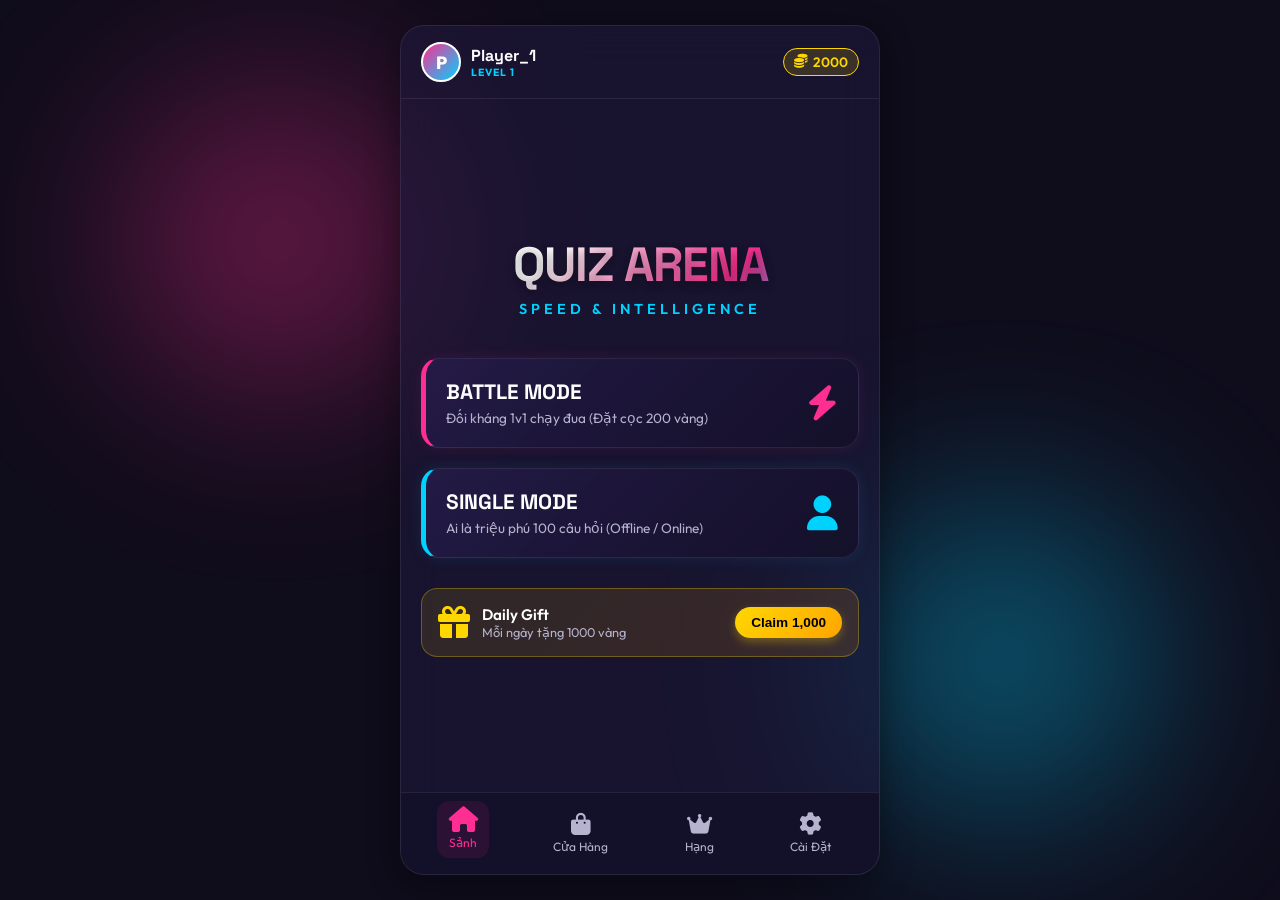
==== index.html @ 76b296b8 "first commit" ====
<!DOCTYPE html>
<html lang="vi">

<head>
  <meta charset="UTF-8">
  <meta name="viewport" content="width=device-width, initial-scale=1.0, maximum-scale=1.0, user-scalable=no">
  <title>Quiz Arena - Trí Tuệ & Tốc Độ</title>
  <meta name="description"
    content="Chơi game trắc nghiệm đối kháng đỉnh cao, trả lời câu hỏi, thách đấu bot hoặc người chơi khác, tích lũy vàng và nâng cấp nhân vật!">

  <!-- FontAwesome Icons -->
  <link rel="stylesheet" href="https://cdnjs.cloudflare.com/ajax/libs/font-awesome/6.4.0/css/all.min.css">

  <!-- Custom Styles -->
  <link rel="stylesheet" href="style.css">
</head>

<body>

  <!-- Main Game Container -->
  <div class="game-container">

    <!-- Top Header Bar -->
    <header class="game-header">
      <div class="user-profile-header" onclick="showScreen('settings')">
        <div class="avatar-mini" id="avatar-letter">P</div>
        <div class="profile-info">
          <span class="nickname-display" id="nickname-val">Player_1</span>
          <span style="font-size: 0.65rem; color: var(--accent-cyan); font-weight: bold; letter-spacing: 1px;">LEVEL
            1</span>
        </div>
      </div>

      <!-- Gold Badge -->
      <div class="gold-badge" onclick="claimDailyReward()" title="Nhấp để nhận Vàng hàng ngày!">
        <i class="fas fa-coins gold-icon"></i>
        <span id="gold-val">2000</span>
      </div>
    </header>

    <!-- Content Area (Scrollable screens) -->
    <main class="game-content">

      <!-- 1. LOBBY SCREEN -->
      <div id="lobby-screen" class="game-screen lobby-screen">
        <div class="game-logo-container">
          <h1 class="logo-text">QUIZ ARENA</h1>
          <div class="logo-sub">Speed & Intelligence</div>
        </div>

        <!-- Mode: Battle Mode -->
        <div class="mode-card battle-card" onclick="startBattleMatchmaking()">
          <div class="card-content">
            <h2 class="card-title">BATTLE MODE</h2>
            <span class="card-desc">Đối kháng 1v1 chạy đua (Đặt cọc 200 vàng)</span>
          </div>
          <div class="card-icon"><i class="fas fa-bolt"></i></div>
        </div>

        <!-- Mode: Single Mode -->
        <div class="mode-card single-card" onclick="startSingleGame()">
          <div class="card-content">
            <h2 class="card-title">SINGLE MODE</h2>
            <span class="card-desc">Ai là triệu phú 100 câu hỏi (Offline / Online)</span>
          </div>
          <div class="card-icon"><i class="fas fa-user"></i></div>
        </div>

        <!-- Daily Reward Banner -->
        <div class="daily-reward-banner">
          <div class="reward-info">
            <i class="fas fa-gift reward-gift-icon"></i>
            <div>
              <div class="reward-text-title">Daily Gift</div>
              <div class="reward-text-desc">Mỗi ngày tặng 1000 vàng</div>
            </div>
          </div>
          <button class="reward-btn" id="claim-daily-btn" onclick="claimDailyReward()">Claim 1,000</button>
        </div>
      </div>

      <!-- 2. SINGLE QUIZ SCREEN -->
      <div id="quiz-screen" class="game-screen quiz-screen hidden">
        <div class="quiz-top-bar">
          <span class="question-counter" id="single-question-num">Question 1 / 100</span>

          <!-- Lifelines Row -->
          <div class="lifelines-row">
            <button class="lifeline-btn" id="lifeline-50" onclick="useFiftyFifty()"
              data-tooltip="Quyền trợ giúp 50/50">50:50</button>
            <button class="lifeline-btn" id="lifeline-double" onclick="useDoubleAnswer()"
              data-tooltip="Xem quảng cáo trả lời 2 lần"><i class="fas fa-play"></i> x2</button>
            <button class="lifeline-btn" id="lifeline-change" onclick="useChangeQuestion()"
              data-tooltip="Đổi câu hỏi khác"><i class="fas fa-redo"></i></button>
          </div>
        </div>

        <!-- Question Box -->
        <div class="question-card" id="single-question-container">
          <!-- Populated by JS -->
        </div>

        <!-- Options Container -->
        <div class="options-grid" id="single-options-container">
          <!-- Populated by JS -->
        </div>

        <button class="btn-secondary" onclick="showScreen('lobby')" style="margin-top: auto;">Rút Lui (Về Sảnh)</button>
      </div>

      <!-- 3. BATTLE SCREEN -->
      <div id="battle-screen" class="game-screen battle-screen hidden">

        <!-- Track Visual Racing -->
        <div class="race-container">
          <!-- Player Track -->
          <div class="track">
            <div class="runner-lane">
              <div class="runner player" id="player-runner" style="left: 0px;">
                <div class="runner-avatar">🏃‍♂️</div>
                <div class="runner-label" id="player-track-name">Bạn</div>
              </div>
            </div>
          </div>
          <!-- Bot Track -->
          <div class="track">
            <div class="runner-lane">
              <div class="runner bot" id="bot-runner" style="left: 0px;">
                <div class="runner-avatar">🤖</div>
                <div class="runner-label">Bot</div>
              </div>
            </div>
          </div>

          <!-- Finish Line flag -->
          <div class="finish-line"></div>
        </div>

        <!-- Stats Bar -->
        <div class="battle-stats">
          <span id="battle-question-num">Question 1 / 10</span>
          <div>
            Tỉ số: <span id="player-score-val" style="color: var(--accent-pink); font-weight: bold;">0/10</span> - <span
              id="bot-score-val" style="color: var(--text-secondary);">0/10</span>
          </div>
        </div>

        <!-- 30s Timer Indicator -->
        <div class="battle-timer-bar">
          <div class="timer-fill" id="timer-fill-bar"></div>
        </div>
        <div style="text-align: center; margin-top: -10px; margin-bottom: 15px; font-weight: bold;">
          Time Remaining: <span id="timer-sec" style="color: var(--accent-cyan);">30</span>s
        </div>

        <!-- Question Box -->
        <div class="question-card" id="battle-question-container">
          <!-- Populated by JS -->
        </div>

        <!-- Options Container -->
        <div class="options-grid" id="battle-options-container">
          <!-- Populated by JS -->
        </div>
      </div>

      <!-- 3.5. SHOP SCREEN -->
      <div id="shop-screen" class="game-screen shop-screen hidden">
        <h2 class="logo-text" style="font-size: 2rem; text-align: center; margin-bottom: 10px;">CỬA HÀNG</h2>

        <!-- Shop Tabs -->
        <div class="rank-tabs" style="margin-bottom: 15px;">
          <button class="rank-tab-btn active" id="shop-tab-hat" onclick="switchShopCategory('hat')">Mũ</button>
          <button class="rank-tab-btn" id="shop-tab-shoes" onclick="switchShopCategory('shoes')">Giày</button>
          <button class="rank-tab-btn" id="shop-tab-effect" onclick="switchShopCategory('effect')">Hiệu Ứng</button>
        </div>

        <!-- Shop Items List -->
        <div class="leaderboard-list" id="shop-items-list" style="max-height: 420px;">
          <!-- Populated by JS -->
        </div>
      </div>

      <!-- 4. SETTINGS SCREEN -->
      <div id="settings-screen" class="game-screen settings-screen hidden">
        <h2 class="logo-text" style="font-size: 2rem; text-align: center;">SETTINGS</h2>

        <!-- Nickname Setting -->
        <div class="settings-group">
          <div class="settings-title"><i class="fas fa-user-edit"></i> Profile</div>
          <div class="setting-row">
            <label for="input-nickname">NICKNAME</label>
            <input type="text" id="input-nickname" class="input-text" maxlength="15"
              placeholder="Nhập tên người chơi...">
          </div>
        </div>

        <!-- Target Language Setting (ML Kit) -->
        <div class="settings-group">
          <div class="settings-title"><i class="fas fa-globe"></i> Ngôn Ngữ</div>
          <div class="setting-row">
            <label for="select-language">CHỌN NGÔN NGỮ</label>
            <select id="select-language" class="input-text" style="background: rgba(15, 12, 27, 0.8); color: white;">
              <option value="en">English (Bản gốc)</option>
              <option value="vi">Tiếng Việt (Sẵn sàng)</option>
              <option value="es">Español - Tây Ban Nha</option>
              <option value="fr">Français - Pháp</option>
              <option value="ja">日本語 - Nhật Bản</option>
            </select>
          </div>
        </div>

        <!-- Sound Setting -->
        <div class="settings-group">
          <div class="settings-title"><i class="fas fa-volume-up"></i> Âm Thanh</div>
          <div class="setting-row">
            <div style="display: flex; justify-content: space-between; font-size: 0.9rem; font-weight: bold;">
              <span>VOLUME</span>
              <span id="volume-val" style="color: var(--accent-cyan);">80%</span>
            </div>
            <div class="slider-container">
              <i class="fas fa-volume-down" style="color: var(--text-secondary);"></i>
              <input type="range" id="input-volume" class="input-slider" min="0" max="100" value="80"
                oninput="handleVolumeChange(this.value)">
              <i class="fas fa-volume-up" style="color: var(--accent-pink);"></i>
            </div>
          </div>
        </div>

        <!-- Integration Social Accounts Placeholders -->
        <div class="settings-group">
          <div class="settings-title"><i class="fas fa-share-nodes"></i> Liên Kết Tài Khoản (Sắp ra mắt)</div>
          <div class="social-login-grid">
            <div class="social-btn facebook" title="Liên kết Facebook"><i class="fab fa-facebook-f"></i></div>
            <div class="social-btn gmail" title="Liên kết Gmail"><i class="fab fa-google"></i></div>
            <div class="social-btn x" title="Liên kết X (Twitter)"><i class="fab fa-twitter"></i></div>
            <div class="social-btn instagram" title="Liên kết Instagram"><i class="fab fa-instagram"></i></div>
            <div class="social-btn threads" title="Liên kết Threads"><i class="fas fa-at"></i></div>
          </div>
        </div>

        <button class="btn-primary" onclick="saveSettings()">Save & Back</button>
      </div>

      <!-- 5. RANK SCREEN -->
      <div id="rank-screen" class="game-screen rank-screen hidden">
        <h2 class="logo-text" style="font-size: 2rem; text-align: center; margin-bottom: 10px;">LEADERBOARD</h2>

        <!-- Sub Tabs -->
        <div class="rank-tabs">
          <button class="rank-tab-btn active" id="rank-tab-single" onclick="renderLeaderboard('single')">Single
            Mode</button>
          <button class="rank-tab-btn" id="rank-tab-gold" onclick="renderLeaderboard('gold')">Tổng Vàng</button>
        </div>

        <!-- Rankings List -->
        <div class="leaderboard-list" id="leaderboard-list">
          <!-- Populated by JS -->
        </div>
      </div>

    </main>

    <!-- Footer Navigation Tabs -->
    <footer class="game-footer">
      <button class="nav-tab active" data-screen="lobby" onclick="showScreen('lobby')">
        <i class="fas fa-home"></i>
        <span>Sảnh</span>
      </button>
      <button class="nav-tab" data-screen="shop" onclick="showScreen('shop')">
        <i class="fas fa-shopping-bag"></i>
        <span>Cửa Hàng</span>
      </button>
      <button class="nav-tab" data-screen="rank" onclick="showScreen('rank')">
        <i class="fas fa-crown"></i>
        <span>Hạng</span>
      </button>
      <button class="nav-tab" data-screen="settings" onclick="showScreen('settings')">
        <i class="fas fa-cog"></i>
        <span>Cài Đặt</span>
      </button>
    </footer>

    <!-- OVERLAY MODAL: Simulated Ads Rewarded -->
    <div id="ad-overlay" class="overlay-modal hidden">
      <div class="modal-content">
        <i class="fas fa-play-circle modal-icon" style="color: var(--accent-cyan);"></i>
        <h3 class="modal-title">SPONSOR AD</h3>
        <p class="modal-desc">Quảng cáo đang phát từ CrazyGames. Vui lòng xem hết để nhận quyền trợ giúp!</p>
        <div class="ad-progress-bar">
          <div class="ad-progress-fill" id="ad-progress-fill"></div>
        </div>
        <div style="font-weight: bold; font-size: 1.2rem;">
          Đóng sau <span id="ad-sec-text" style="color: var(--accent-cyan);">5</span>s
        </div>
      </div>
    </div>

    <!-- OVERLAY MODAL: Matchmaking Battle -->
    <div id="battle-matchmaking-overlay" class="bet-matching-overlay hidden">
      <div class="bet-card">
        <i class="fas fa-coins modal-icon" style="color: var(--accent-yellow);"></i>
        <h3 class="modal-title" style="color: var(--accent-yellow);">BATTLE STAKES</h3>
        <p class="modal-desc">Đặt cọc 200 vàng khởi tranh trận đấu. Người thắng ăn 360 vàng (đã trừ 10% phí).</p>
        <div class="bet-gold-amount">200 <i class="fas fa-coins"></i></div>
        <div class="matching-spinner"></div>
        <p style="font-size: 0.85rem; color: var(--text-secondary); letter-spacing: 1px;">ĐANG GHÉP TRẬN...</p>
      </div>
    </div>

    <!-- OVERLAY MODAL: Single Game Over -->
    <div id="game-over-overlay" class="overlay-modal hidden">
      <div class="modal-content">
        <div id="go-icon" class="fas fa-sad-tear modal-icon"></div>
        <h3 class="modal-title" id="go-title">GAME OVER</h3>
        <p class="modal-desc" id="go-desc">Bạn đã trả lời sai câu hỏi.</p>
        <button class="btn-primary" onclick="closeGameOver()">Quay Lại Sảnh</button>
      </div>
    </div>

    <!-- OVERLAY MODAL: Battle Game Over -->
    <div id="battle-over-overlay" class="overlay-modal hidden">
      <div class="modal-content">
        <div id="bo-icon" class="fas fa-trophy modal-icon"></div>
        <h3 class="modal-title" id="bo-title">KẾT QUẢ BATTLE</h3>
        <p class="modal-desc" id="bo-desc">Nội dung trận đấu...</p>
        <div class="bet-gold-amount" id="bo-gold-reward" style="font-size: 1.5rem;">+360 Gold</div>
        <button class="btn-primary" onclick="closeBattleOver()">Quay Lại Sảnh</button>
      </div>
    </div>

    <!-- OVERLAY MODAL: ML Kit Download Model Simulation -->
    <div id="mlkit-download-overlay" class="overlay-modal hidden">
      <div class="modal-content">
        <i class="fas fa-cloud-download-alt modal-icon" style="color: var(--accent-cyan);"></i>
        <h3 class="modal-title">ML KIT TRANSLATOR</h3>
        <p class="modal-desc" id="mlkit-download-desc">Đang tải xuống mô hình ngôn ngữ dịch offline (30MB)...</p>
        <div class="ad-progress-bar">
          <div class="ad-progress-fill" id="mlkit-progress-fill"></div>
        </div>
        <div style="font-weight: bold; font-size: 1.1rem;" id="mlkit-percent-text">
          0%
        </div>
      </div>
    </div>

  </div>

  <!-- Scripts -->
  <script src="questions.js?v=2"></script>
  <script src="app.js?v=2"></script>
</body>

</html>
---- style.css ----
@import url('https://fonts.googleapis.com/css2?family=Outfit:wght@300;400;600;800&family=Space+Grotesk:wght@400;700&display=swap');

:root {
  --bg-primary: #0f0c1b;
  --bg-secondary: #1a1530;
  --accent-pink: #ff2e93;
  --accent-cyan: #00d2ff;
  --accent-purple: #8a2be2;
  --accent-yellow: #ffd700;
  --color-success: #00f5d4;
  --color-danger: #ff3860;
  --text-primary: #ffffff;
  --text-secondary: #b5b3cd;
  --glass-bg: rgba(30, 26, 60, 0.6);
  --glass-border: rgba(255, 255, 255, 0.08);
  --glass-shadow: 0 8px 32px 0 rgba(0, 0, 0, 0.37);
  --font-title: 'Space Grotesk', sans-serif;
  --font-body: 'Outfit', sans-serif;
}

* {
  box-sizing: border-box;
  margin: 0;
  padding: 0;
  -webkit-tap-highlight-color: transparent;
}

body {
  font-family: var(--font-body);
  background-color: var(--bg-primary);
  color: var(--text-primary);
  min-height: 100vh;
  display: flex;
  justify-content: center;
  align-items: center;
  overflow: hidden;
  position: relative;
}

/* Background animated gradient bubbles */
body::before, body::after {
  content: '';
  position: absolute;
  width: 300px;
  height: 300px;
  border-radius: 50%;
  filter: blur(100px);
  z-index: -1;
  opacity: 0.4;
  animation: floatBg 15s infinite alternate ease-in-out;
}

body::before {
  background: var(--accent-pink);
  top: 10%;
  left: 10%;
}

body::after {
  background: var(--accent-cyan);
  bottom: 10%;
  right: 10%;
  animation-delay: -7s;
}

@keyframes floatBg {
  0% { transform: translate(0, 0) scale(1); }
  100% { transform: translate(50px, 50px) scale(1.2); }
}

/* Game Container - Mobile-first aspect ratio container */
.game-container {
  width: 100%;
  max-width: 480px;
  height: 100vh;
  max-height: 850px;
  background: var(--glass-bg);
  backdrop-filter: blur(20px);
  -webkit-backdrop-filter: blur(20px);
  border: 1px solid var(--glass-border);
  border-radius: 24px;
  box-shadow: var(--glass-shadow);
  display: flex;
  flex-direction: column;
  overflow: hidden;
  position: relative;
}

@media (max-width: 480px) {
  .game-container {
    height: 100vh;
    max-height: 100vh;
    border-radius: 0;
    border: none;
  }
}

/* Top Header Bar */
.game-header {
  padding: 16px 20px;
  display: flex;
  justify-content: space-between;
  align-items: center;
  border-bottom: 1px solid var(--glass-border);
  z-index: 10;
}

.user-profile-header {
  display: flex;
  align-items: center;
  gap: 10px;
}

.avatar-mini {
  width: 40px;
  height: 40px;
  border-radius: 50%;
  background: linear-gradient(135deg, var(--accent-pink), var(--accent-cyan));
  border: 2px solid var(--text-primary);
  display: flex;
  justify-content: center;
  align-items: center;
  font-weight: 800;
  font-size: 1.1rem;
}

.profile-info {
  display: flex;
  flex-direction: column;
}

.nickname-display {
  font-family: var(--font-title);
  font-size: 1rem;
  font-weight: 700;
}

.gold-badge {
  background: rgba(255, 215, 0, 0.15);
  border: 1px solid var(--accent-yellow);
  padding: 4px 10px;
  border-radius: 20px;
  font-size: 0.85rem;
  font-weight: 600;
  color: var(--accent-yellow);
  display: flex;
  align-items: center;
  gap: 5px;
  cursor: pointer;
  transition: transform 0.2s;
}

.gold-badge:active {
  transform: scale(0.95);
}

.gold-icon {
  animation: rotateCoin 3s infinite linear;
}

@keyframes rotateCoin {
  0% { transform: rotateY(0deg); }
  100% { transform: rotateY(360deg); }
}

/* Main Content Area */
.game-content {
  flex: 1;
  overflow-y: auto;
  position: relative;
  display: flex;
  flex-direction: column;
  padding: 20px;
}

/* Footer Navigation / Tabs */
.game-footer {
  display: flex;
  justify-content: space-around;
  background: rgba(20, 16, 42, 0.95);
  border-top: 1px solid var(--glass-border);
  padding: 12px 10px;
  z-index: 10;
}

.nav-tab {
  display: flex;
  flex-direction: column;
  align-items: center;
  gap: 4px;
  background: none;
  border: none;
  color: var(--text-secondary);
  font-family: var(--font-body);
  font-size: 0.75rem;
  cursor: pointer;
  transition: all 0.3s cubic-bezier(0.175, 0.885, 0.32, 1.275);
  padding: 8px 12px;
  border-radius: 12px;
}

.nav-tab i {
  font-size: 1.4rem;
  transition: transform 0.3s;
}

.nav-tab:hover {
  color: var(--text-primary);
}

.nav-tab.active {
  color: var(--accent-pink);
  background: rgba(255, 46, 147, 0.1);
  transform: translateY(-4px);
}

.nav-tab.active i {
  transform: scale(1.15);
}

/* Home / Lobby Screen */
.lobby-screen {
  display: flex;
  flex-direction: column;
  gap: 20px;
  flex: 1;
  justify-content: center;
}

.game-logo-container {
  text-align: center;
  margin-bottom: 20px;
}

.logo-text {
  font-family: var(--font-title);
  font-size: 3rem;
  font-weight: 800;
  background: linear-gradient(135deg, var(--text-primary) 30%, var(--accent-pink) 70%, var(--accent-cyan));
  -webkit-background-clip: text;
  -webkit-text-fill-color: transparent;
  text-shadow: 0 4px 10px rgba(0, 0, 0, 0.3);
  letter-spacing: -1px;
}

.logo-sub {
  font-size: 0.9rem;
  color: var(--accent-cyan);
  text-transform: uppercase;
  letter-spacing: 4px;
  margin-top: 5px;
  font-weight: 600;
}

/* Primary Action Cards */
.mode-card {
  background: linear-gradient(135deg, rgba(40, 30, 80, 0.7), rgba(20, 15, 40, 0.8));
  border: 1px solid var(--glass-border);
  border-radius: 18px;
  padding: 20px;
  display: flex;
  align-items: center;
  justify-content: space-between;
  cursor: pointer;
  position: relative;
  overflow: hidden;
  transition: all 0.3s cubic-bezier(0.165, 0.84, 0.44, 1);
}

.mode-card::before {
  content: '';
  position: absolute;
  top: 0;
  left: 0;
  width: 100%;
  height: 100%;
  background: linear-gradient(90deg, transparent, rgba(255, 255, 255, 0.05), transparent);
  transform: translateX(-100%);
  transition: transform 0.6s;
}

.mode-card:hover {
  transform: translateY(-3px) scale(1.02);
  border-color: rgba(255, 255, 255, 0.2);
  box-shadow: 0 10px 20px rgba(0, 0, 0, 0.2);
}

.mode-card:hover::before {
  transform: translateX(100%);
}

.mode-card.battle-card {
  border-left: 5px solid var(--accent-pink);
  box-shadow: 0 0 15px rgba(255, 46, 147, 0.1);
}

.mode-card.single-card {
  border-left: 5px solid var(--accent-cyan);
  box-shadow: 0 0 15px rgba(0, 210, 255, 0.1);
}

.card-content {
  display: flex;
  flex-direction: column;
  gap: 4px;
}

.card-title {
  font-family: var(--font-title);
  font-size: 1.3rem;
  font-weight: 700;
}

.card-desc {
  font-size: 0.85rem;
  color: var(--text-secondary);
}

.card-icon {
  font-size: 2.2rem;
}

.battle-card .card-icon { color: var(--accent-pink); }
.single-card .card-icon { color: var(--accent-cyan); }

/* Daily Reward Banner */
.daily-reward-banner {
  background: linear-gradient(135deg, rgba(255, 215, 0, 0.1), rgba(255, 140, 0, 0.15));
  border: 1px solid rgba(255, 215, 0, 0.3);
  border-radius: 16px;
  padding: 16px;
  display: flex;
  justify-content: space-between;
  align-items: center;
  margin-top: 10px;
}

.reward-info {
  display: flex;
  align-items: center;
  gap: 12px;
}

.reward-gift-icon {
  font-size: 2rem;
  color: var(--accent-yellow);
}

.reward-text-title {
  font-weight: 600;
  font-size: 0.95rem;
}

.reward-text-desc {
  font-size: 0.8rem;
  color: var(--text-secondary);
}

.reward-btn {
  background: linear-gradient(135deg, var(--accent-yellow), #ffa500);
  color: #000;
  border: none;
  padding: 8px 16px;
  border-radius: 20px;
  font-weight: 700;
  font-size: 0.85rem;
  cursor: pointer;
  box-shadow: 0 4px 10px rgba(255, 215, 0, 0.3);
  transition: transform 0.2s, opacity 0.2s;
}

.reward-btn:hover {
  transform: scale(1.05);
}

.reward-btn:disabled {
  background: #3a3845;
  color: var(--text-secondary);
  box-shadow: none;
  cursor: not-allowed;
  opacity: 0.6;
}

/* Quiz Screen (Single Mode) */
.quiz-screen {
  display: flex;
  flex-direction: column;
  flex: 1;
}

.quiz-top-bar {
  display: flex;
  justify-content: space-between;
  align-items: center;
  margin-bottom: 20px;
}

.question-counter {
  font-weight: 600;
  font-size: 0.95rem;
  color: var(--accent-cyan);
}

.lifelines-row {
  display: flex;
  gap: 8px;
}

.lifeline-btn {
  width: 40px;
  height: 40px;
  border-radius: 50%;
  background: var(--bg-secondary);
  border: 1px solid var(--glass-border);
  color: var(--text-primary);
  display: flex;
  justify-content: center;
  align-items: center;
  cursor: pointer;
  position: relative;
  font-size: 0.9rem;
  transition: all 0.2s;
}

.lifeline-btn:hover:not(:disabled) {
  border-color: var(--accent-cyan);
  color: var(--accent-cyan);
  box-shadow: 0 0 8px rgba(0, 210, 255, 0.3);
}

.lifeline-btn:disabled {
  opacity: 0.3;
  cursor: not-allowed;
  text-decoration: line-through;
}

.lifeline-btn::after {
  content: attr(data-tooltip);
  position: absolute;
  bottom: -30px;
  left: 50%;
  transform: translateX(-50%) scale(0);
  background: var(--bg-primary);
  color: var(--text-primary);
  font-size: 0.65rem;
  padding: 4px 8px;
  border-radius: 4px;
  white-space: nowrap;
  transition: transform 0.2s;
  pointer-events: none;
  z-index: 10;
}

.lifeline-btn:hover::after {
  transform: translateX(-50%) scale(1);
}

/* Question Area */
.question-card {
  background: rgba(30, 26, 60, 0.4);
  border: 1px solid var(--glass-border);
  border-radius: 20px;
  padding: 24px;
  position: relative;
  margin-bottom: 24px;
  min-height: 140px;
  display: flex;
  align-items: center;
  justify-content: center;
  text-align: center;
}

.question-text {
  font-size: 1.15rem;
  font-weight: 600;
  line-height: 1.5;
}

/* Translate Button on Question */
.translate-btn {
  position: absolute;
  top: 12px;
  right: 12px;
  background: rgba(255, 255, 255, 0.08);
  border: 1px solid rgba(255, 255, 255, 0.15);
  color: var(--text-primary);
  width: 32px;
  height: 32px;
  border-radius: 8px;
  display: flex;
  justify-content: center;
  align-items: center;
  cursor: pointer;
  transition: all 0.2s;
}

.translate-btn:hover {
  background: var(--accent-cyan);
  border-color: var(--accent-cyan);
  color: #000;
  box-shadow: 0 0 10px rgba(0, 210, 255, 0.4);
}

.translate-btn.active {
  background: var(--accent-pink);
  border-color: var(--accent-pink);
  color: #fff;
}

/* Options Grid */
.options-grid {
  display: grid;
  grid-template-columns: 1fr;
  gap: 12px;
  margin-bottom: 20px;
}

.option-btn {
  background: rgba(30, 26, 60, 0.8);
  border: 1px solid var(--glass-border);
  border-radius: 14px;
  padding: 16px 20px;
  color: var(--text-primary);
  font-family: var(--font-body);
  font-size: 1rem;
  text-align: left;
  cursor: pointer;
  transition: all 0.2s;
  display: flex;
  align-items: center;
}

.option-prefix {
  font-weight: 800;
  color: var(--accent-cyan);
  margin-right: 12px;
  background: rgba(0, 210, 255, 0.1);
  width: 24px;
  height: 24px;
  border-radius: 50%;
  display: inline-flex;
  justify-content: center;
  align-items: center;
  font-size: 0.8rem;
}

.option-btn:hover:not(:disabled) {
  border-color: var(--accent-cyan);
  background: rgba(0, 210, 255, 0.05);
}

.option-btn.correct {
  border-color: var(--color-success) !important;
  background: rgba(0, 245, 212, 0.15) !important;
  color: var(--color-success) !important;
  font-weight: 700;
}

.option-btn.wrong {
  border-color: var(--color-danger) !important;
  background: rgba(255, 56, 96, 0.15) !important;
  color: var(--color-danger) !important;
  font-weight: 700;
}

.option-btn.faded {
  opacity: 0.3;
  cursor: not-allowed;
}

/* Battle Screen */
.battle-screen {
  display: flex;
  flex-direction: column;
  flex: 1;
}

/* Race Track Animation Area */
.race-container {
  background: rgba(15, 10, 30, 0.8);
  border: 1px solid rgba(255, 46, 147, 0.2);
  border-radius: 16px;
  padding: 14px;
  margin-bottom: 16px;
  display: flex;
  flex-direction: column;
  gap: 12px;
  position: relative;
  overflow: hidden;
}

.race-container::before {
  content: '🏁 BATTLE FIELD';
  position: absolute;
  top: 4px;
  left: 10px;
  font-size: 0.65rem;
  font-weight: 800;
  letter-spacing: 2px;
  color: rgba(255, 46, 147, 0.5);
}

.track {
  height: 40px;
  background: rgba(255, 255, 255, 0.03);
  border-radius: 8px;
  position: relative;
  border-bottom: 1px dashed rgba(255, 255, 255, 0.1);
  display: flex;
  align-items: center;
}

.runner-lane {
  width: 100%;
  position: relative;
  height: 100%;
}

.runner {
  position: absolute;
  left: 0;
  top: 50%;
  transform: translateY(-50%);
  display: flex;
  flex-direction: column;
  align-items: center;
  transition: left 0.8s cubic-bezier(0.25, 0.8, 0.25, 1);
  z-index: 2;
}

.runner-avatar {
  font-size: 1.5rem;
  filter: drop-shadow(0 0 6px rgba(255,255,255,0.4));
  animation: runBounce 0.4s infinite alternate linear;
}

.runner-label {
  font-size: 0.65rem;
  background: rgba(0, 0, 0, 0.7);
  padding: 1px 6px;
  border-radius: 4px;
  margin-top: 2px;
  white-space: nowrap;
}

.runner.bot .runner-avatar {
  animation-delay: -0.2s;
}

.runner.player .runner-avatar {
  filter: drop-shadow(0 0 8px var(--accent-pink));
}

@keyframes runBounce {
  0% { transform: translateY(-50%) rotate(-5deg); }
  100% { transform: translateY(-60%) rotate(5deg); }
}

.finish-line {
  position: absolute;
  right: 15px;
  height: 90%;
  width: 4px;
  background: repeating-linear-gradient(
    45deg,
    #fff,
    #fff 4px,
    #000 4px,
    #000 8px
  );
  border-radius: 2px;
  box-shadow: 0 0 8px rgba(255, 255, 255, 0.3);
  z-index: 1;
}

/* Battle Stats Banner */
.battle-stats {
  display: flex;
  justify-content: space-between;
  font-size: 0.85rem;
  color: var(--text-secondary);
  font-weight: 600;
  padding: 0 5px;
}

.battle-timer-bar {
  height: 6px;
  background: rgba(255, 255, 255, 0.1);
  border-radius: 3px;
  margin: 10px 0 15px 0;
  overflow: hidden;
}

.timer-fill {
  height: 100%;
  width: 100%;
  background: linear-gradient(90deg, var(--accent-cyan), var(--accent-pink));
  transition: width 1s linear;
}

/* Battle Bet Matching Modal Screen */
.bet-matching-overlay {
  position: absolute;
  top: 0;
  left: 0;
  width: 100%;
  height: 100%;
  background: var(--bg-primary);
  z-index: 100;
  display: flex;
  flex-direction: column;
  justify-content: center;
  align-items: center;
  padding: 30px;
  text-align: center;
}

.bet-card {
  background: var(--glass-bg);
  border: 1px solid var(--glass-border);
  padding: 30px 20px;
  border-radius: 20px;
  width: 100%;
  max-width: 380px;
  display: flex;
  flex-direction: column;
  align-items: center;
  gap: 15px;
  box-shadow: var(--glass-shadow);
}

.bet-gold-amount {
  font-size: 2.2rem;
  font-family: var(--font-title);
  font-weight: 800;
  color: var(--accent-yellow);
  display: flex;
  align-items: center;
  gap: 8px;
}

.matching-spinner {
  width: 50px;
  height: 50px;
  border: 4px solid rgba(255, 255, 255, 0.1);
  border-top-color: var(--accent-pink);
  border-radius: 50%;
  animation: spin 1s infinite linear;
  margin: 20px 0;
}

@keyframes spin {
  0% { transform: rotate(0deg); }
  100% { transform: rotate(360deg); }
}

.btn-primary {
  background: linear-gradient(135deg, var(--accent-pink), var(--accent-purple));
  color: var(--text-primary);
  border: none;
  padding: 12px 30px;
  border-radius: 25px;
  font-weight: 700;
  font-size: 1rem;
  cursor: pointer;
  box-shadow: 0 4px 15px rgba(255, 46, 147, 0.4);
  transition: transform 0.2s, box-shadow 0.2s;
  width: 100%;
}

.btn-primary:hover {
  transform: translateY(-2px);
  box-shadow: 0 6px 20px rgba(255, 46, 147, 0.6);
}

.btn-primary:active {
  transform: translateY(0);
}

.btn-secondary {
  background: transparent;
  color: var(--text-secondary);
  border: 1px solid var(--glass-border);
  padding: 12px 30px;
  border-radius: 25px;
  font-weight: 600;
  font-size: 1rem;
  cursor: pointer;
  transition: all 0.2s;
  width: 100%;
}

.btn-secondary:hover {
  border-color: var(--text-primary);
  color: var(--text-primary);
}

/* Settings Screen */
.settings-screen {
  display: flex;
  flex-direction: column;
  gap: 20px;
}

.settings-group {
  background: rgba(30, 26, 60, 0.4);
  border: 1px solid var(--glass-border);
  border-radius: 16px;
  padding: 20px;
  display: flex;
  flex-direction: column;
  gap: 15px;
}

.settings-title {
  font-family: var(--font-title);
  font-size: 1.1rem;
  font-weight: 700;
  color: var(--accent-cyan);
  border-bottom: 1px solid var(--glass-border);
  padding-bottom: 8px;
}

.setting-row {
  display: flex;
  flex-direction: column;
  gap: 8px;
}

.setting-row label {
  font-size: 0.9rem;
  font-weight: 600;
  color: var(--text-secondary);
}

.input-text {
  background: rgba(15, 12, 27, 0.8);
  border: 1px solid var(--glass-border);
  border-radius: 10px;
  padding: 12px 16px;
  color: var(--text-primary);
  font-family: var(--font-body);
  font-size: 1rem;
  width: 100%;
  outline: none;
  transition: border-color 0.2s;
}

.input-text:focus {
  border-color: var(--accent-cyan);
}

.slider-container {
  display: flex;
  align-items: center;
  gap: 15px;
}

.input-slider {
  flex: 1;
  height: 6px;
  -webkit-appearance: none;
  background: rgba(255, 255, 255, 0.1);
  border-radius: 3px;
  outline: none;
}

.input-slider::-webkit-slider-thumb {
  -webkit-appearance: none;
  width: 18px;
  height: 18px;
  border-radius: 50%;
  background: var(--accent-pink);
  cursor: pointer;
  box-shadow: 0 0 8px var(--accent-pink);
  transition: transform 0.1s;
}

.input-slider::-webkit-slider-thumb:hover {
  transform: scale(1.2);
}

/* Social Login Placeholders */
.social-login-grid {
  display: grid;
  grid-template-columns: repeat(5, 1fr);
  gap: 10px;
}

.social-btn {
  height: 48px;
  background: rgba(255, 255, 255, 0.05);
  border: 1px solid var(--glass-border);
  border-radius: 10px;
  color: var(--text-primary);
  display: flex;
  justify-content: center;
  align-items: center;
  cursor: pointer;
  font-size: 1.2rem;
  transition: all 0.2s;
}

.social-btn:hover {
  background: rgba(255, 255, 255, 0.15);
  transform: translateY(-2px);
}

.social-btn.facebook:hover { color: #1877f2; border-color: #1877f2; }
.social-btn.gmail:hover { color: #ea4335; border-color: #ea4335; }
.social-btn.x:hover { color: #fff; border-color: #fff; }
.social-btn.instagram:hover { color: #e1306c; border-color: #e1306c; }
.social-btn.threads:hover { color: #00f5d4; border-color: #00f5d4; }

/* Rank Screen */
.rank-screen {
  display: flex;
  flex-direction: column;
  gap: 20px;
  flex: 1;
}

.rank-tabs {
  display: grid;
  grid-template-columns: 1fr 1fr;
  background: rgba(15, 12, 27, 0.8);
  border-radius: 12px;
  padding: 4px;
  border: 1px solid var(--glass-border);
}

.rank-tab-btn {
  background: none;
  border: none;
  color: var(--text-secondary);
  font-family: var(--font-body);
  font-weight: 600;
  font-size: 0.9rem;
  padding: 10px;
  border-radius: 8px;
  cursor: pointer;
  transition: all 0.2s;
}

.rank-tab-btn.active {
  background: var(--bg-secondary);
  color: var(--text-primary);
  box-shadow: 0 2px 8px rgba(0,0,0,0.2);
}

.leaderboard-list {
  display: flex;
  flex-direction: column;
  gap: 8px;
  overflow-y: auto;
  max-height: 400px;
  padding-right: 4px;
}

.leaderboard-item {
  background: rgba(30, 26, 60, 0.3);
  border: 1px solid var(--glass-border);
  border-radius: 12px;
  padding: 12px 16px;
  display: flex;
  align-items: center;
  justify-content: space-between;
  transition: background 0.2s;
}

.leaderboard-item:hover {
  background: rgba(30, 26, 60, 0.5);
}

.leaderboard-left {
  display: flex;
  align-items: center;
  gap: 12px;
}

.rank-number {
  font-family: var(--font-title);
  font-weight: 700;
  width: 24px;
  text-align: center;
  font-size: 1rem;
}

.rank-number.rank-1 { color: var(--accent-yellow); font-size: 1.2rem; }
.rank-number.rank-2 { color: #c0c0c0; font-size: 1.1rem; }
.rank-number.rank-3 { color: #cd7f32; font-size: 1.05rem; }

.leaderboard-item.me {
  border-color: rgba(0, 210, 255, 0.4);
  background: rgba(0, 210, 255, 0.05);
}

.rank-name {
  font-weight: 600;
}

.rank-value {
  font-family: var(--font-title);
  font-weight: 700;
  display: flex;
  align-items: center;
  gap: 4px;
}

/* Modal Ads Popup & Game Over Overlays */
.overlay-modal {
  position: absolute;
  top: 0;
  left: 0;
  width: 100%;
  height: 100%;
  background: rgba(10, 8, 20, 0.9);
  backdrop-filter: blur(10px);
  z-index: 200;
  display: flex;
  justify-content: center;
  align-items: center;
  padding: 20px;
}

.modal-content {
  background: var(--bg-secondary);
  border: 1px solid var(--glass-border);
  border-radius: 20px;
  padding: 30px 20px;
  width: 100%;
  max-width: 380px;
  text-align: center;
  box-shadow: var(--glass-shadow);
  display: flex;
  flex-direction: column;
  align-items: center;
  gap: 15px;
}

.modal-icon {
  font-size: 3rem;
  color: var(--accent-pink);
  margin-bottom: 5px;
}

.modal-title {
  font-family: var(--font-title);
  font-size: 1.5rem;
  font-weight: 700;
}

.modal-desc {
  font-size: 0.9rem;
  color: var(--text-secondary);
  line-height: 1.4;
}

/* Ad Simulation specific styles */
.ad-progress-bar {
  width: 100%;
  height: 8px;
  background: rgba(255, 255, 255, 0.1);
  border-radius: 4px;
  overflow: hidden;
  margin: 10px 0;
}

.ad-progress-fill {
  height: 100%;
  width: 0%;
  background: var(--accent-cyan);
}

/* Utility hide/show classes */
.hidden {
  display: none !important;
}

/* Custom Scrollbar for elements */
::-webkit-scrollbar {
  width: 6px;
}
::-webkit-scrollbar-track {
  background: transparent;
}
::-webkit-scrollbar-thumb {
  background: rgba(255, 255, 255, 0.1);
  border-radius: 3px;
}
::-webkit-scrollbar-thumb:hover {
  background: rgba(255, 255, 255, 0.2);
}
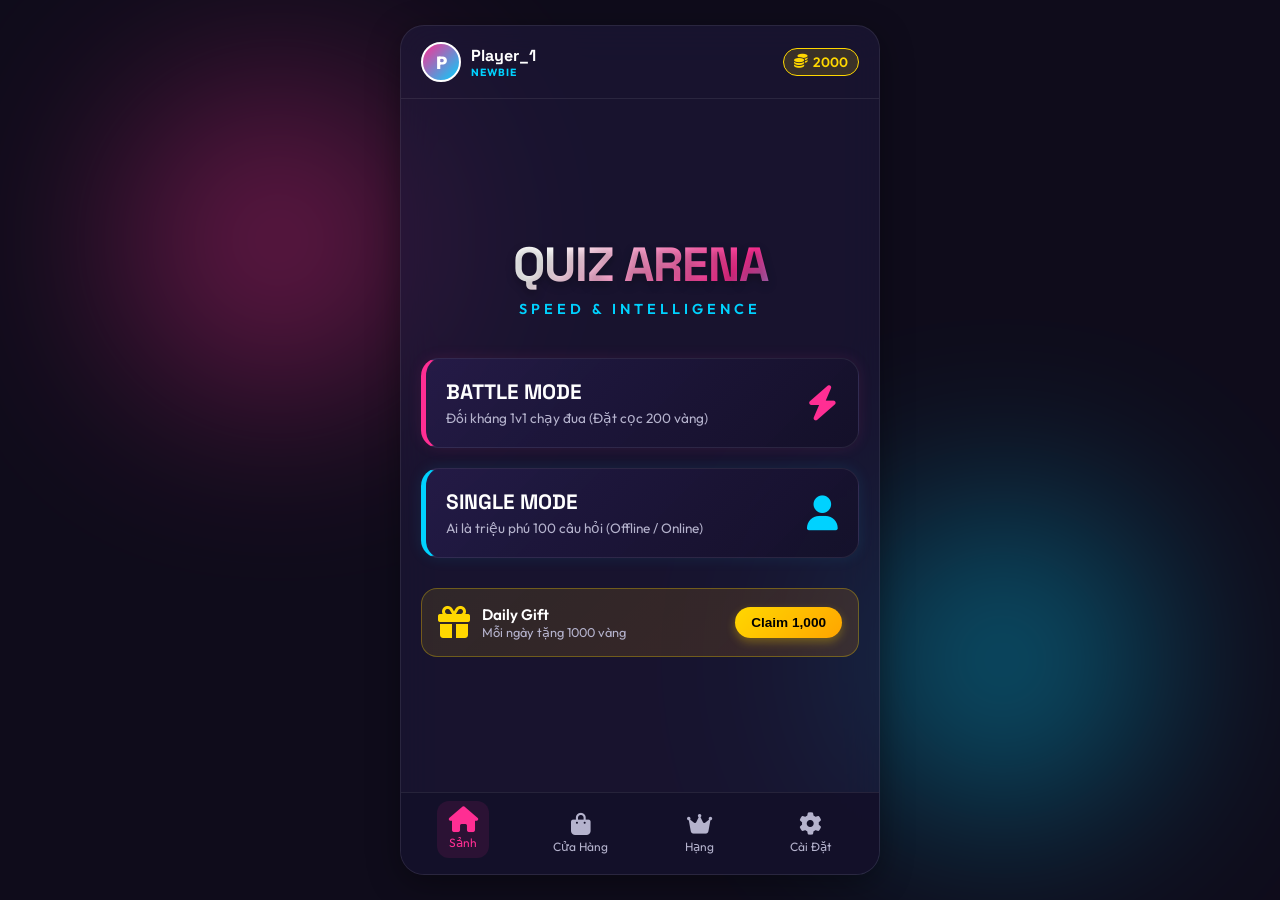
==== commit 7a7fef71: "update" ====
--- a/index.html
+++ b/index.html
@@ -26,8 +26,7 @@
         <div class="avatar-mini" id="avatar-letter">P</div>
         <div class="profile-info">
           <span class="nickname-display" id="nickname-val">Player_1</span>
-          <span style="font-size: 0.65rem; color: var(--accent-cyan); font-weight: bold; letter-spacing: 1px;">LEVEL
-            1</span>
+          <span id="user-level-val" style="font-size: 0.65rem; color: var(--accent-cyan); font-weight: bold; letter-spacing: 1px; text-transform: uppercase;">NEWBIE</span>
         </div>
       </div>
 
@@ -347,8 +346,8 @@
   </div>
 
   <!-- Scripts -->
-  <script src="questions.js?v=2"></script>
-  <script src="app.js?v=2"></script>
+  <script src="questions.js?v=5"></script>
+  <script src="app.js?v=5"></script>
 </body>
 
 </html>
